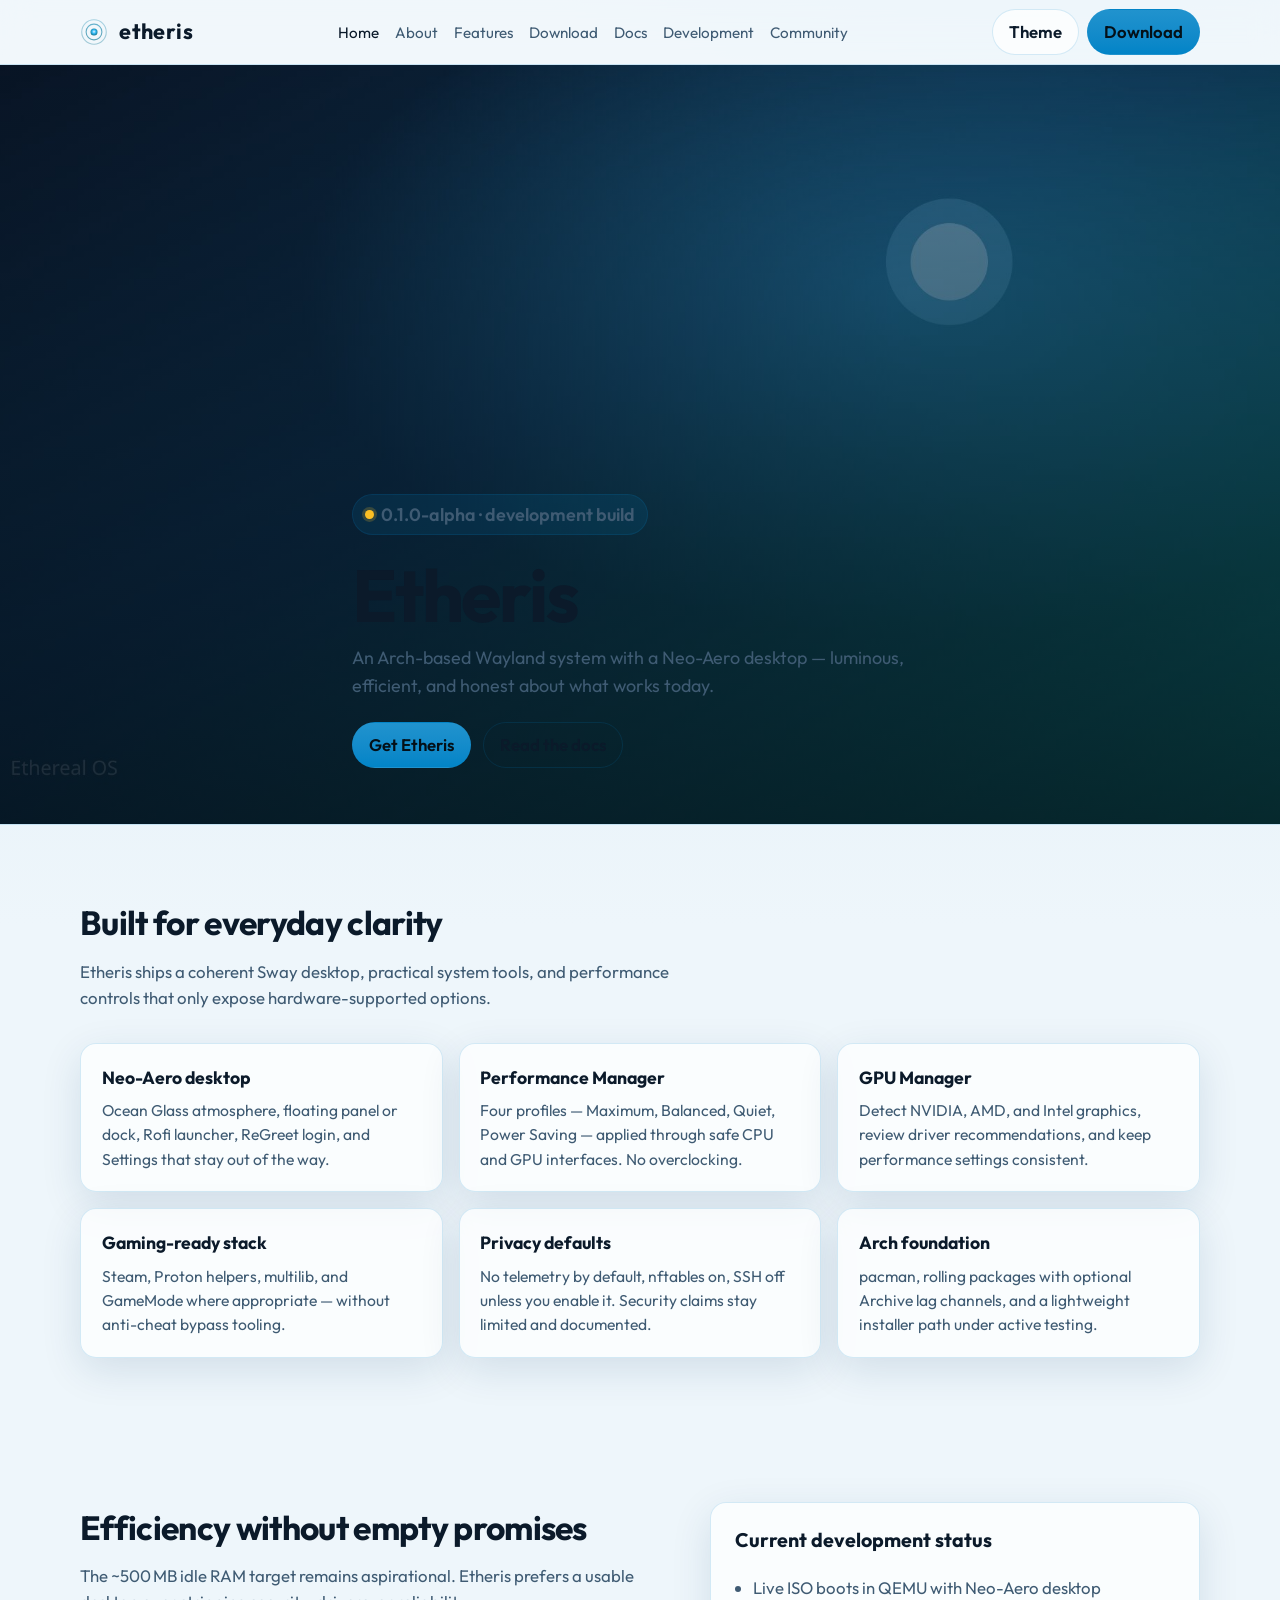
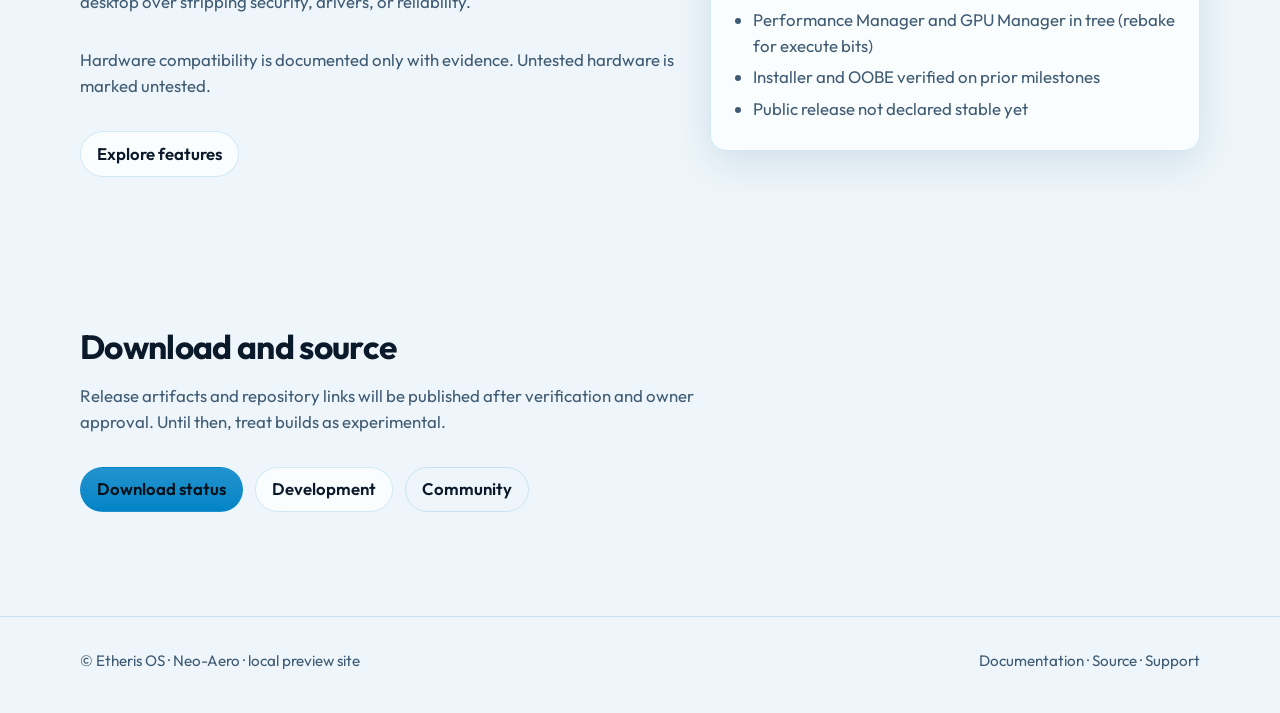
==== index.html @ 5b99d964 "Initial commit of the Etheris OS website." ====
<!DOCTYPE html>
<html lang="en" data-theme="dark">
<head>
  <meta charset="utf-8">
  <meta name="viewport" content="width=device-width, initial-scale=1">
  <title>Etheris OS — Clear glass over ocean light</title>
  <meta name="description" content="Etheris is an Arch-based Wayland Linux distribution with a Neo-Aero desktop, performance management, and a focus on clarity and efficiency.">
  <meta name="theme-color" content="#07111f">
  <link rel="icon" href="assets/logo.svg" type="image/svg+xml">
  <link rel="stylesheet" href="css/site.css">
</head>
<body>
  <a class="skip" href="#main">Skip to content</a>
  <header class="site-header">
    <div class="wrap nav">
      <a class="brand" href="index.html"><img src="assets/logo.svg" alt="">etheris</a>
      <button class="icon-btn menu-toggle" type="button" data-menu-toggle aria-expanded="false" aria-controls="site-nav">Menu</button>
      <ul class="nav-links" id="site-nav" data-nav-links>
        <li><a href="index.html" aria-current="page">Home</a></li>
        <li><a href="pages/about.html">About</a></li>
        <li><a href="pages/features.html">Features</a></li>
        <li><a href="pages/download.html">Download</a></li>
        <li><a href="pages/docs.html">Docs</a></li>
        <li><a href="pages/development.html">Development</a></li>
        <li><a href="pages/community.html">Community</a></li>
      </ul>
      <div class="nav-actions">
        <button class="icon-btn" type="button" data-theme-toggle aria-label="Toggle light and dark theme">Theme</button>
        <a class="btn btn-primary" href="pages/download.html">Download</a>
      </div>
    </div>
  </header>

  <main id="main">
    <section class="hero">
      <div class="hero-media" role="img" aria-label="Etheris Ocean Glass desktop atmosphere"></div>
      <div class="wrap hero-copy reveal">
        <p class="status-pill">0.1.0-alpha · development build</p>
        <h1 class="hero-brand">Etheris</h1>
        <p>An Arch-based Wayland system with a Neo-Aero desktop — luminous, efficient, and honest about what works today.</p>
        <div class="hero-actions">
          <a class="btn btn-primary" href="pages/download.html">Get Etheris</a>
          <a class="btn btn-ghost" href="pages/docs.html">Read the docs</a>
        </div>
      </div>
    </section>

    <section class="section">
      <div class="wrap">
        <h2>Built for everyday clarity</h2>
        <p class="lede">Etheris ships a coherent Sway desktop, practical system tools, and performance controls that only expose hardware-supported options.</p>
        <div class="feature-grid">
          <article class="feature">
            <h3>Neo-Aero desktop</h3>
            <p>Ocean Glass atmosphere, floating panel or dock, Rofi launcher, ReGreet login, and Settings that stay out of the way.</p>
          </article>
          <article class="feature">
            <h3>Performance Manager</h3>
            <p>Four profiles — Maximum, Balanced, Quiet, Power Saving — applied through safe CPU and GPU interfaces. No overclocking.</p>
          </article>
          <article class="feature">
            <h3>GPU Manager</h3>
            <p>Detect NVIDIA, AMD, and Intel graphics, review driver recommendations, and keep performance settings consistent.</p>
          </article>
          <article class="feature">
            <h3>Gaming-ready stack</h3>
            <p>Steam, Proton helpers, multilib, and GameMode where appropriate — without anti-cheat bypass tooling.</p>
          </article>
          <article class="feature">
            <h3>Privacy defaults</h3>
            <p>No telemetry by default, nftables on, SSH off unless you enable it. Security claims stay limited and documented.</p>
          </article>
          <article class="feature">
            <h3>Arch foundation</h3>
            <p>pacman, rolling packages with optional Archive lag channels, and a lightweight installer path under active testing.</p>
          </article>
        </div>
      </div>
    </section>

    <section class="section">
      <div class="wrap split">
        <div>
          <h2>Efficiency without empty promises</h2>
          <p class="lede">The ~500 MB idle RAM target remains aspirational. Etheris prefers a usable desktop over stripping security, drivers, or reliability.</p>
          <p class="lede">Hardware compatibility is documented only with evidence. Untested hardware is marked untested.</p>
          <a class="btn" href="pages/features.html">Explore features</a>
        </div>
        <aside class="panel">
          <h3>Current development status</h3>
          <ul>
            <li>Live ISO boots in QEMU with Neo-Aero desktop</li>
            <li>Performance Manager and GPU Manager in tree (rebake for execute bits)</li>
            <li>Installer and OOBE verified on prior milestones</li>
            <li>Public release not declared stable yet</li>
          </ul>
        </aside>
      </div>
    </section>

    <section class="section">
      <div class="wrap">
        <h2>Download and source</h2>
        <p class="lede">Release artifacts and repository links will be published after verification and owner approval. Until then, treat builds as experimental.</p>
        <div class="hero-actions">
          <a class="btn btn-primary" href="pages/download.html">Download status</a>
          <a class="btn" href="pages/development.html">Development</a>
          <a class="btn btn-ghost" href="pages/community.html">Community</a>
        </div>
      </div>
    </section>
  </main>

  <footer class="site-footer">
    <div class="wrap footer-grid">
      <div>© Etheris OS · Neo-Aero · local preview site</div>
      <div>
        <a href="pages/docs.html">Documentation</a> ·
        <a href="pages/development.html">Source</a> ·
        <a href="pages/community.html">Support</a>
      </div>
    </div>
  </footer>
  <script src="js/site.js" defer></script>
</body>
</html>
---- css/site.css ----
@font-face {
  font-family: Outfit;
  font-style: normal;
  font-weight: 400;
  font-display: swap;
  src: url("../assets/fonts/outfit-latin.woff2") format("woff2");
}
@font-face {
  font-family: Outfit;
  font-style: normal;
  font-weight: 600;
  font-display: swap;
  src: url("../assets/fonts/outfit-latin-600.woff2") format("woff2");
}
@font-face {
  font-family: Outfit;
  font-style: normal;
  font-weight: 700;
  font-display: swap;
  src: url("../assets/fonts/outfit-latin-700.woff2") format("woff2");
}

:root {
  color-scheme: dark light;
  --bg: #07111f;
  --bg-elevated: #0f2136;
  --bg-deep: #040b14;
  --fg: #e8f4fc;
  --fg-muted: #9db6cc;
  --accent: #38bdf8;
  --accent-2: #2dd4bf;
  --line: rgba(56, 189, 248, 0.18);
  --glass: rgba(15, 33, 54, 0.72);
  --shadow: 0 12px 40px rgba(8, 24, 48, 0.36);
  --radius: 16px;
  --font: Outfit, "Avenir Next", "Segoe UI", sans-serif;
  --max: 1120px;
  --ease: cubic-bezier(0.22, 1, 0.36, 1);
}

[data-theme="light"] {
  --bg: #eef6fb;
  --bg-elevated: #ffffff;
  --bg-deep: #d7e8f4;
  --fg: #0b1a2a;
  --fg-muted: #3f5b73;
  --accent: #0284c7;
  --accent-2: #0d9488;
  --line: rgba(2, 132, 199, 0.16);
  --glass: rgba(255, 255, 255, 0.72);
  --shadow: 0 12px 40px rgba(12, 60, 100, 0.12);
}

*,
*::before,
*::after { box-sizing: border-box; }

html { scroll-behavior: smooth; }

body {
  margin: 0;
  font-family: var(--font);
  font-size: 1.05rem;
  line-height: 1.55;
  color: var(--fg);
  background:
    radial-gradient(1200px 600px at 80% -10%, rgba(56, 189, 248, 0.18), transparent 55%),
    radial-gradient(900px 500px at -10% 20%, rgba(45, 212, 191, 0.12), transparent 50%),
    linear-gradient(180deg, var(--bg-deep), var(--bg) 40%, var(--bg));
  min-height: 100vh;
}

img { max-width: 100%; height: auto; display: block; }
a { color: var(--accent); text-decoration-thickness: 1px; text-underline-offset: 0.18em; }
a:hover { color: var(--accent-2); }

.skip {
  position: absolute;
  left: -999px;
  top: 0;
  background: var(--accent);
  color: #041018;
  padding: 0.6rem 1rem;
  z-index: 100;
}
.skip:focus { left: 1rem; top: 1rem; }

.wrap {
  width: min(var(--max), calc(100% - 2.5rem));
  margin-inline: auto;
}

.site-header {
  position: sticky;
  top: 0;
  z-index: 40;
  backdrop-filter: blur(14px);
  background: color-mix(in srgb, var(--glass) 88%, transparent);
  border-bottom: 1px solid var(--line);
}

.nav {
  display: flex;
  align-items: center;
  justify-content: space-between;
  gap: 1rem;
  min-height: 4rem;
}

.brand {
  display: inline-flex;
  align-items: center;
  gap: 0.7rem;
  color: var(--fg);
  text-decoration: none;
  font-weight: 700;
  letter-spacing: 0.02em;
  font-size: 1.35rem;
}
.brand img { width: 28px; height: 28px; }

.nav-links {
  display: flex;
  flex-wrap: wrap;
  gap: 0.35rem 1rem;
  list-style: none;
  margin: 0;
  padding: 0;
}
.nav-links a {
  color: var(--fg-muted);
  text-decoration: none;
  font-weight: 500;
  font-size: 0.95rem;
}
.nav-links a:hover,
.nav-links a[aria-current="page"] { color: var(--fg); }

.nav-actions {
  display: flex;
  align-items: center;
  gap: 0.5rem;
}

.icon-btn,
.btn {
  appearance: none;
  border: 1px solid var(--line);
  background: var(--glass);
  color: var(--fg);
  border-radius: 999px;
  padding: 0.55rem 1rem;
  font: inherit;
  font-weight: 600;
  cursor: pointer;
  text-decoration: none;
  display: inline-flex;
  align-items: center;
  justify-content: center;
  gap: 0.4rem;
  transition: transform 160ms var(--ease), background 160ms var(--ease), border-color 160ms var(--ease);
}
.btn:hover,
.icon-btn:hover { transform: translateY(-1px); border-color: color-mix(in srgb, var(--accent) 50%, var(--line)); }
.btn:focus-visible,
.icon-btn:focus-visible,
.nav-links a:focus-visible,
.brand:focus-visible {
  outline: 3px solid color-mix(in srgb, var(--accent) 70%, white);
  outline-offset: 2px;
}
.btn-primary {
  background: linear-gradient(180deg, color-mix(in srgb, var(--accent) 88%, white), var(--accent));
  color: #041018;
  border-color: transparent;
}
.btn-ghost { background: transparent; }

.menu-toggle { display: none; }

.hero {
  position: relative;
  min-height: min(88vh, 760px);
  display: grid;
  align-items: end;
  overflow: hidden;
  border-bottom: 1px solid var(--line);
}
.hero-media {
  position: absolute;
  inset: 0;
  background:
    linear-gradient(180deg, rgba(4, 11, 20, 0.25), rgba(4, 11, 20, 0.78)),
    url("../assets/images/hero-ocean-glass.jpg") center / cover no-repeat;
}
.hero-copy {
  position: relative;
  z-index: 1;
  padding: 5rem 0 3.5rem;
  max-width: 36rem;
}
.hero-brand {
  font-size: clamp(2.8rem, 7vw, 4.6rem);
  line-height: 1.02;
  margin: 0 0 0.75rem;
  font-weight: 700;
  letter-spacing: -0.03em;
}
.hero-copy p {
  margin: 0 0 1.4rem;
  color: var(--fg-muted);
  font-size: 1.12rem;
}
.hero-actions { display: flex; flex-wrap: wrap; gap: 0.75rem; }

.section {
  padding: 4.5rem 0;
}
.section h2 {
  margin: 0 0 0.6rem;
  font-size: clamp(1.6rem, 3vw, 2.1rem);
  letter-spacing: -0.02em;
}
.section .lede {
  margin: 0 0 2rem;
  color: var(--fg-muted);
  max-width: 40rem;
}

.feature-grid {
  display: grid;
  grid-template-columns: repeat(3, minmax(0, 1fr));
  gap: 1rem;
}
.feature {
  padding: 1.25rem 1.3rem;
  border-radius: var(--radius);
  background: var(--glass);
  border: 1px solid var(--line);
  box-shadow: var(--shadow);
}
.feature h3 {
  margin: 0 0 0.45rem;
  font-size: 1.1rem;
}
.feature p {
  margin: 0;
  color: var(--fg-muted);
  font-size: 0.98rem;
}

.status-pill {
  display: inline-flex;
  align-items: center;
  gap: 0.45rem;
  padding: 0.35rem 0.75rem;
  border-radius: 999px;
  border: 1px solid var(--line);
  background: color-mix(in srgb, var(--accent) 12%, transparent);
  color: var(--fg-muted);
  font-size: 0.85rem;
  font-weight: 600;
  margin-bottom: 1rem;
}
.status-pill::before {
  content: "";
  width: 0.55rem;
  height: 0.55rem;
  border-radius: 50%;
  background: #fbbf24;
  box-shadow: 0 0 0 3px rgba(251, 191, 36, 0.2);
}

.split {
  display: grid;
  grid-template-columns: 1.1fr 0.9fr;
  gap: 2rem;
  align-items: start;
}
.panel {
  border: 1px solid var(--line);
  border-radius: var(--radius);
  background: var(--glass);
  padding: 1.4rem 1.5rem;
  box-shadow: var(--shadow);
}
.panel h3 { margin-top: 0; }
.panel ul { margin: 0; padding-left: 1.1rem; color: var(--fg-muted); }
.panel li { margin: 0.35rem 0; }

.page-hero {
  padding: 3.5rem 0 1.5rem;
}
.page-hero h1 {
  margin: 0 0 0.6rem;
  font-size: clamp(2rem, 4vw, 2.8rem);
  letter-spacing: -0.03em;
}
.page-hero p {
  margin: 0;
  color: var(--fg-muted);
  max-width: 40rem;
}

.prose {
  max-width: 46rem;
}
.prose h2 { margin-top: 2.2rem; }
.prose p, .prose li { color: var(--fg-muted); }
.prose strong { color: var(--fg); }

.callout {
  border-left: 3px solid var(--accent);
  padding: 0.85rem 1rem;
  background: color-mix(in srgb, var(--accent) 10%, transparent);
  border-radius: 0 var(--radius) var(--radius) 0;
  color: var(--fg-muted);
}

.site-footer {
  border-top: 1px solid var(--line);
  padding: 2rem 0 2.5rem;
  margin-top: 2rem;
  color: var(--fg-muted);
  font-size: 0.95rem;
}
.footer-grid {
  display: flex;
  flex-wrap: wrap;
  gap: 1rem 2rem;
  justify-content: space-between;
}
.footer-grid a { color: var(--fg-muted); text-decoration: none; }
.footer-grid a:hover { color: var(--fg); }

@media (max-width: 900px) {
  .feature-grid,
  .split { grid-template-columns: 1fr; }
  .menu-toggle { display: inline-flex; }
  .nav-links {
    display: none;
    position: absolute;
    left: 1.25rem;
    right: 1.25rem;
    top: 4.2rem;
    flex-direction: column;
    padding: 1rem;
    border-radius: var(--radius);
    background: var(--bg-elevated);
    border: 1px solid var(--line);
    box-shadow: var(--shadow);
  }
  .nav-links.open { display: flex; }
}

@media (prefers-reduced-motion: reduce) {
  html { scroll-behavior: auto; }
  .btn, .icon-btn { transition: none; }
}

.reveal {
  animation: rise 700ms var(--ease) both;
}
@keyframes rise {
  from { opacity: 0; transform: translateY(12px); }
  to { opacity: 1; transform: translateY(0); }
}
@media (prefers-reduced-motion: reduce) {
  .reveal { animation: none; }
}
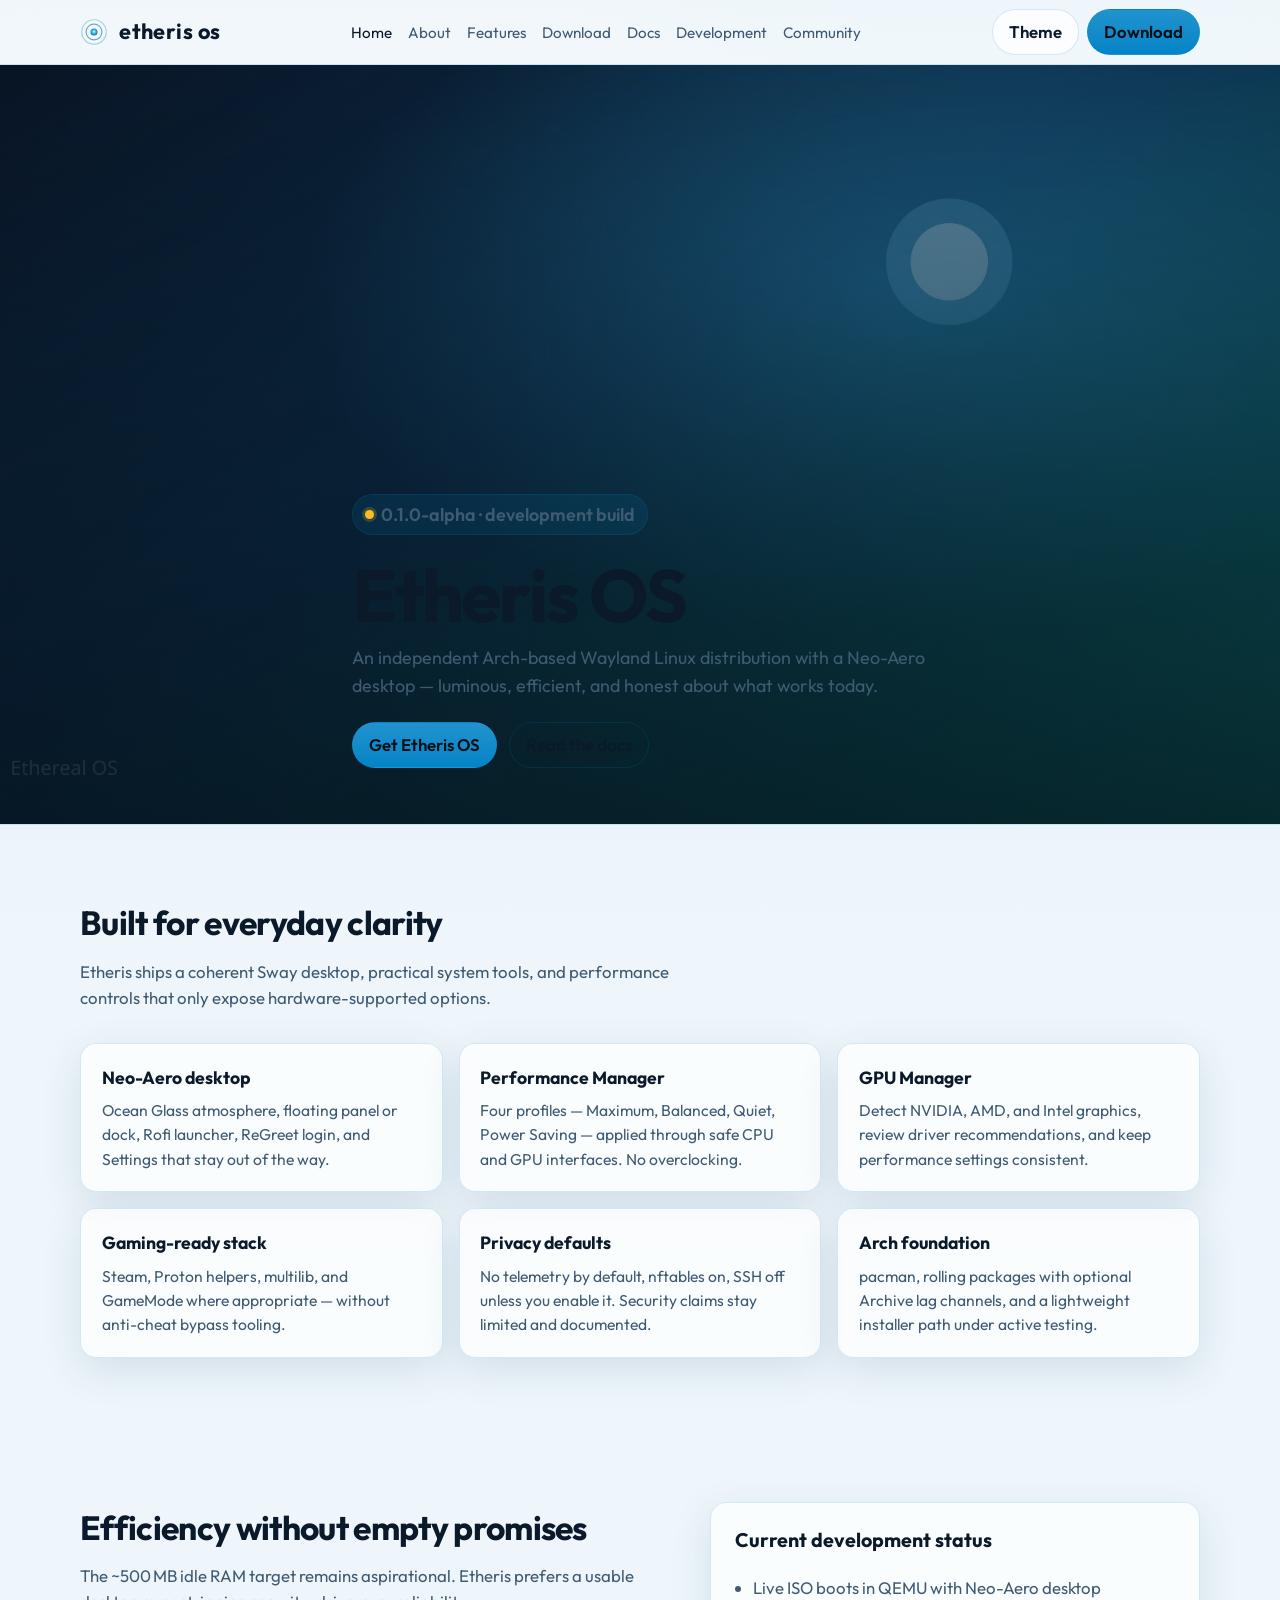
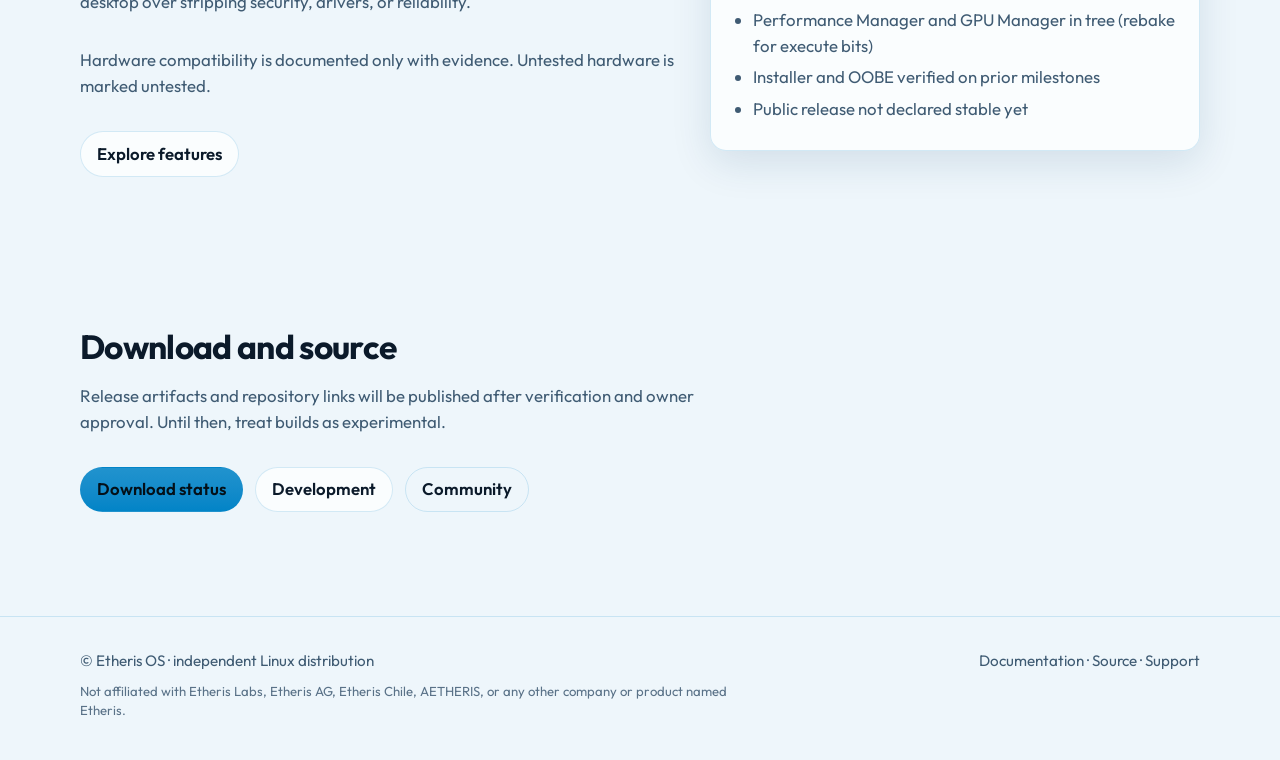
==== commit b4c87e12: "Brand Etheris OS as an independent Linux project. Clarify naming and add a non-affiliation notice so" ====
--- a/index.html
+++ b/index.html
@@ -4,7 +4,7 @@
   <meta charset="utf-8">
   <meta name="viewport" content="width=device-width, initial-scale=1">
   <title>Etheris OS — Clear glass over ocean light</title>
-  <meta name="description" content="Etheris is an Arch-based Wayland Linux distribution with a Neo-Aero desktop, performance management, and a focus on clarity and efficiency.">
+  <meta name="description" content="Etheris OS is an independent Arch-based Wayland Linux distribution with a Neo-Aero desktop, performance management, and a focus on clarity and efficiency. Not affiliated with other Etheris brands.">
   <meta name="theme-color" content="#07111f">
   <link rel="icon" href="assets/logo.svg" type="image/svg+xml">
   <link rel="stylesheet" href="css/site.css">
@@ -13,7 +13,7 @@
   <a class="skip" href="#main">Skip to content</a>
   <header class="site-header">
     <div class="wrap nav">
-      <a class="brand" href="index.html"><img src="assets/logo.svg" alt="">etheris</a>
+      <a class="brand" href="index.html"><img src="assets/logo.svg" alt="">etheris os</a>
       <button class="icon-btn menu-toggle" type="button" data-menu-toggle aria-expanded="false" aria-controls="site-nav">Menu</button>
       <ul class="nav-links" id="site-nav" data-nav-links>
         <li><a href="index.html" aria-current="page">Home</a></li>
@@ -36,10 +36,10 @@
       <div class="hero-media" role="img" aria-label="Etheris Ocean Glass desktop atmosphere"></div>
       <div class="wrap hero-copy reveal">
         <p class="status-pill">0.1.0-alpha · development build</p>
-        <h1 class="hero-brand">Etheris</h1>
-        <p>An Arch-based Wayland system with a Neo-Aero desktop — luminous, efficient, and honest about what works today.</p>
+        <h1 class="hero-brand">Etheris OS</h1>
+        <p>An independent Arch-based Wayland Linux distribution with a Neo-Aero desktop — luminous, efficient, and honest about what works today.</p>
         <div class="hero-actions">
-          <a class="btn btn-primary" href="pages/download.html">Get Etheris</a>
+          <a class="btn btn-primary" href="pages/download.html">Get Etheris OS</a>
           <a class="btn btn-ghost" href="pages/docs.html">Read the docs</a>
         </div>
       </div>
@@ -113,7 +113,10 @@
 
   <footer class="site-footer">
     <div class="wrap footer-grid">
-      <div>© Etheris OS · Neo-Aero · local preview site</div>
+      <div>
+        <div>© Etheris OS · independent Linux distribution</div>
+        <p class="footer-note">Not affiliated with Etheris Labs, Etheris AG, Etheris Chile, AETHERIS, or any other company or product named Etheris.</p>
+      </div>
       <div>
         <a href="pages/docs.html">Documentation</a> ·
         <a href="pages/development.html">Source</a> ·
--- a/css/site.css
+++ b/css/site.css
@@ -332,6 +332,13 @@
 }
 .footer-grid a { color: var(--fg-muted); text-decoration: none; }
 .footer-grid a:hover { color: var(--fg); }
+.footer-note {
+  margin: 0.55rem 0 0;
+  max-width: 42rem;
+  font-size: 0.82rem;
+  line-height: 1.45;
+  color: color-mix(in srgb, var(--fg-muted) 85%, transparent);
+}
 
 @media (max-width: 900px) {
   .feature-grid,
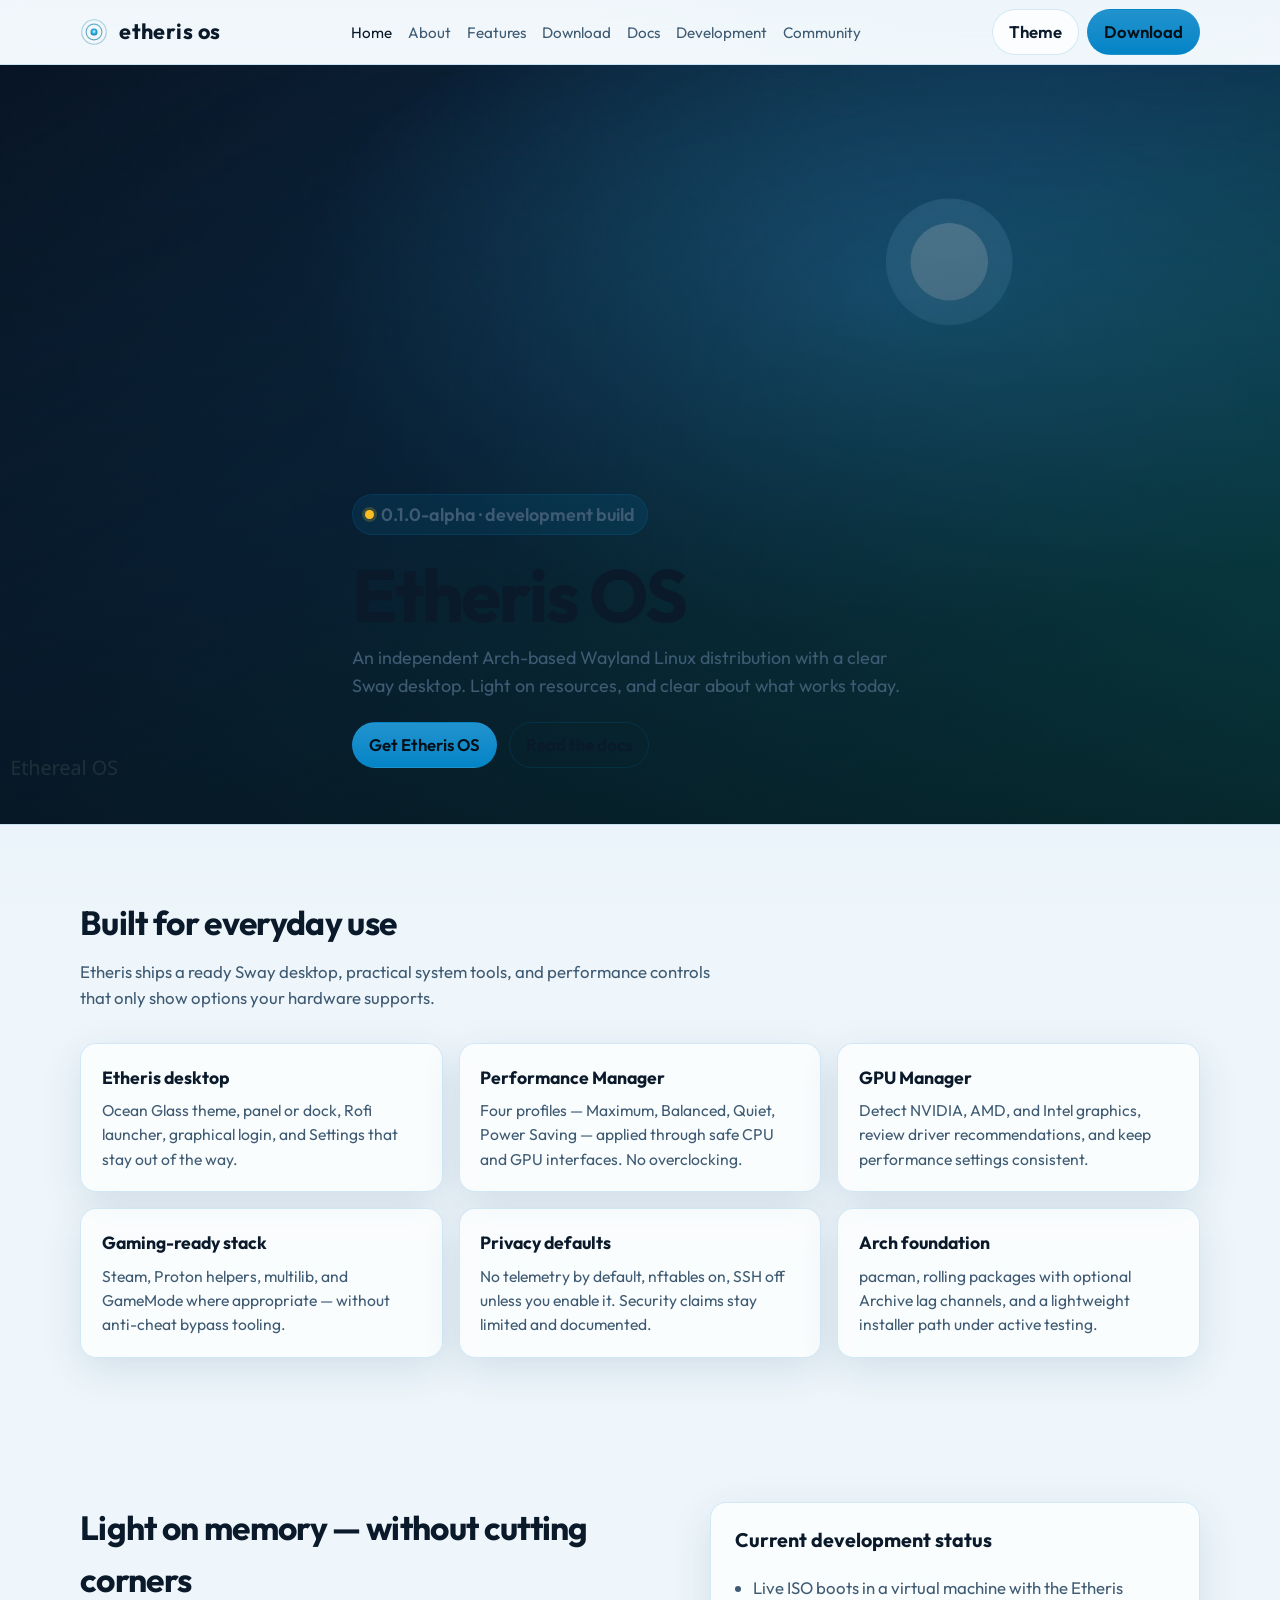
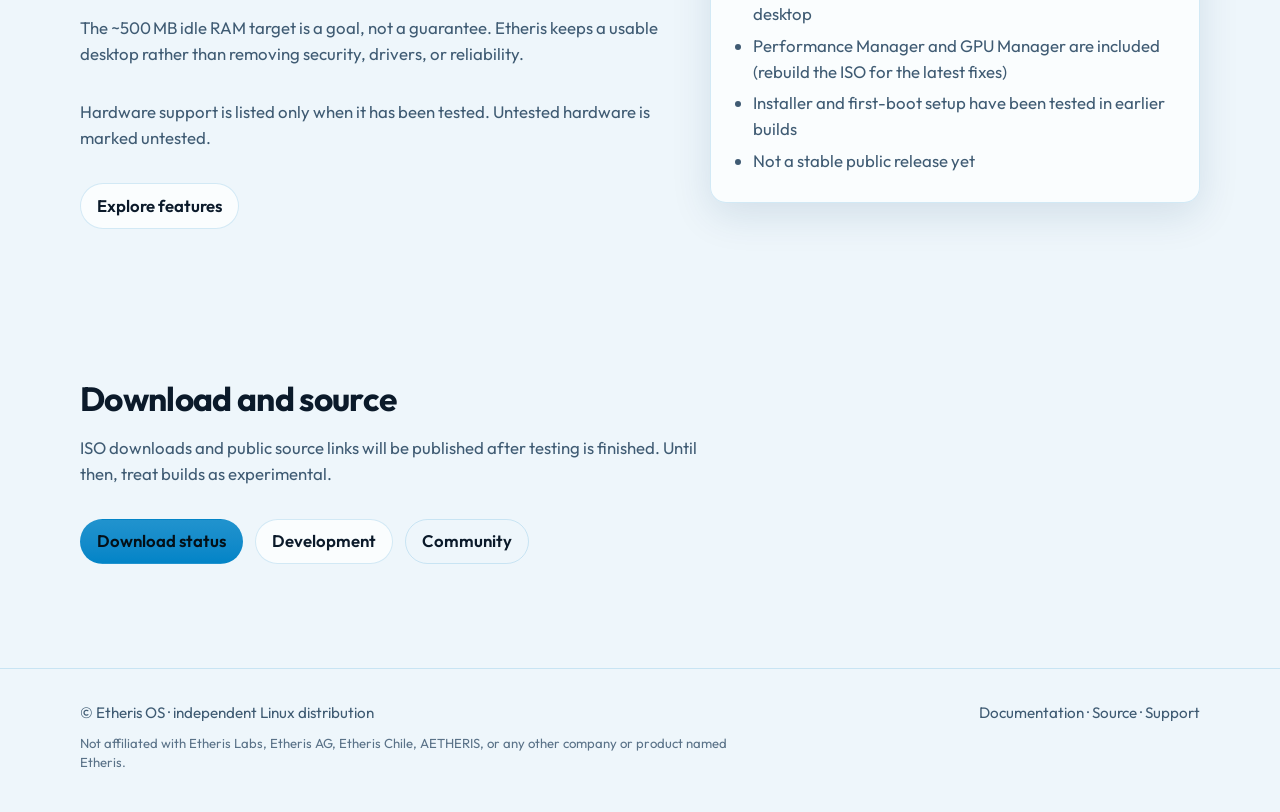
==== commit 87a0fc10: "Document Nov 15 progress and link public GitHub repos. Refresh download page for etheris-2026.11.15 " ====
--- a/index.html
+++ b/index.html
@@ -3,8 +3,8 @@
 <head>
   <meta charset="utf-8">
   <meta name="viewport" content="width=device-width, initial-scale=1">
-  <title>Etheris OS — Clear glass over ocean light</title>
-  <meta name="description" content="Etheris OS is an independent Arch-based Wayland Linux distribution with a Neo-Aero desktop, performance management, and a focus on clarity and efficiency. Not affiliated with other Etheris brands.">
+  <title>Etheris OS — Lightweight Arch Linux desktop</title>
+  <meta name="description" content="Etheris OS is an independent Arch-based Wayland Linux distribution with a clear Sway desktop, performance tools, and honest status about what works today. Not affiliated with other Etheris brands.">
   <meta name="theme-color" content="#07111f">
   <link rel="icon" href="assets/logo.svg" type="image/svg+xml">
   <link rel="stylesheet" href="css/site.css">
@@ -33,11 +33,11 @@
 
   <main id="main">
     <section class="hero">
-      <div class="hero-media" role="img" aria-label="Etheris Ocean Glass desktop atmosphere"></div>
+      <div class="hero-media" role="img" aria-label="Etheris desktop with Ocean Glass theme"></div>
       <div class="wrap hero-copy reveal">
         <p class="status-pill">0.1.0-alpha · development build</p>
         <h1 class="hero-brand">Etheris OS</h1>
-        <p>An independent Arch-based Wayland Linux distribution with a Neo-Aero desktop — luminous, efficient, and honest about what works today.</p>
+        <p>An independent Arch-based Wayland Linux distribution with a clear Sway desktop. Light on resources, and clear about what works today.</p>
         <div class="hero-actions">
           <a class="btn btn-primary" href="pages/download.html">Get Etheris OS</a>
           <a class="btn btn-ghost" href="pages/docs.html">Read the docs</a>
@@ -47,12 +47,12 @@
 
     <section class="section">
       <div class="wrap">
-        <h2>Built for everyday clarity</h2>
-        <p class="lede">Etheris ships a coherent Sway desktop, practical system tools, and performance controls that only expose hardware-supported options.</p>
+        <h2>Built for everyday use</h2>
+        <p class="lede">Etheris ships a ready Sway desktop, practical system tools, and performance controls that only show options your hardware supports.</p>
         <div class="feature-grid">
           <article class="feature">
-            <h3>Neo-Aero desktop</h3>
-            <p>Ocean Glass atmosphere, floating panel or dock, Rofi launcher, ReGreet login, and Settings that stay out of the way.</p>
+            <h3>Etheris desktop</h3>
+            <p>Ocean Glass theme, panel or dock, Rofi launcher, graphical login, and Settings that stay out of the way.</p>
           </article>
           <article class="feature">
             <h3>Performance Manager</h3>
@@ -81,18 +81,18 @@
     <section class="section">
       <div class="wrap split">
         <div>
-          <h2>Efficiency without empty promises</h2>
-          <p class="lede">The ~500 MB idle RAM target remains aspirational. Etheris prefers a usable desktop over stripping security, drivers, or reliability.</p>
-          <p class="lede">Hardware compatibility is documented only with evidence. Untested hardware is marked untested.</p>
+          <h2>Light on memory — without cutting corners</h2>
+          <p class="lede">The ~500 MB idle RAM target is a goal, not a guarantee. Etheris keeps a usable desktop rather than removing security, drivers, or reliability.</p>
+          <p class="lede">Hardware support is listed only when it has been tested. Untested hardware is marked untested.</p>
           <a class="btn" href="pages/features.html">Explore features</a>
         </div>
         <aside class="panel">
           <h3>Current development status</h3>
           <ul>
-            <li>Live ISO boots in QEMU with Neo-Aero desktop</li>
-            <li>Performance Manager and GPU Manager in tree (rebake for execute bits)</li>
-            <li>Installer and OOBE verified on prior milestones</li>
-            <li>Public release not declared stable yet</li>
+            <li>Live ISO boots in a virtual machine with the Etheris desktop</li>
+            <li>Performance Manager and GPU Manager are included (rebuild the ISO for the latest fixes)</li>
+            <li>Installer and first-boot setup have been tested in earlier builds</li>
+            <li>Not a stable public release yet</li>
           </ul>
         </aside>
       </div>
@@ -101,7 +101,7 @@
     <section class="section">
       <div class="wrap">
         <h2>Download and source</h2>
-        <p class="lede">Release artifacts and repository links will be published after verification and owner approval. Until then, treat builds as experimental.</p>
+        <p class="lede">ISO downloads and public source links will be published after testing is finished. Until then, treat builds as experimental.</p>
         <div class="hero-actions">
           <a class="btn btn-primary" href="pages/download.html">Download status</a>
           <a class="btn" href="pages/development.html">Development</a>
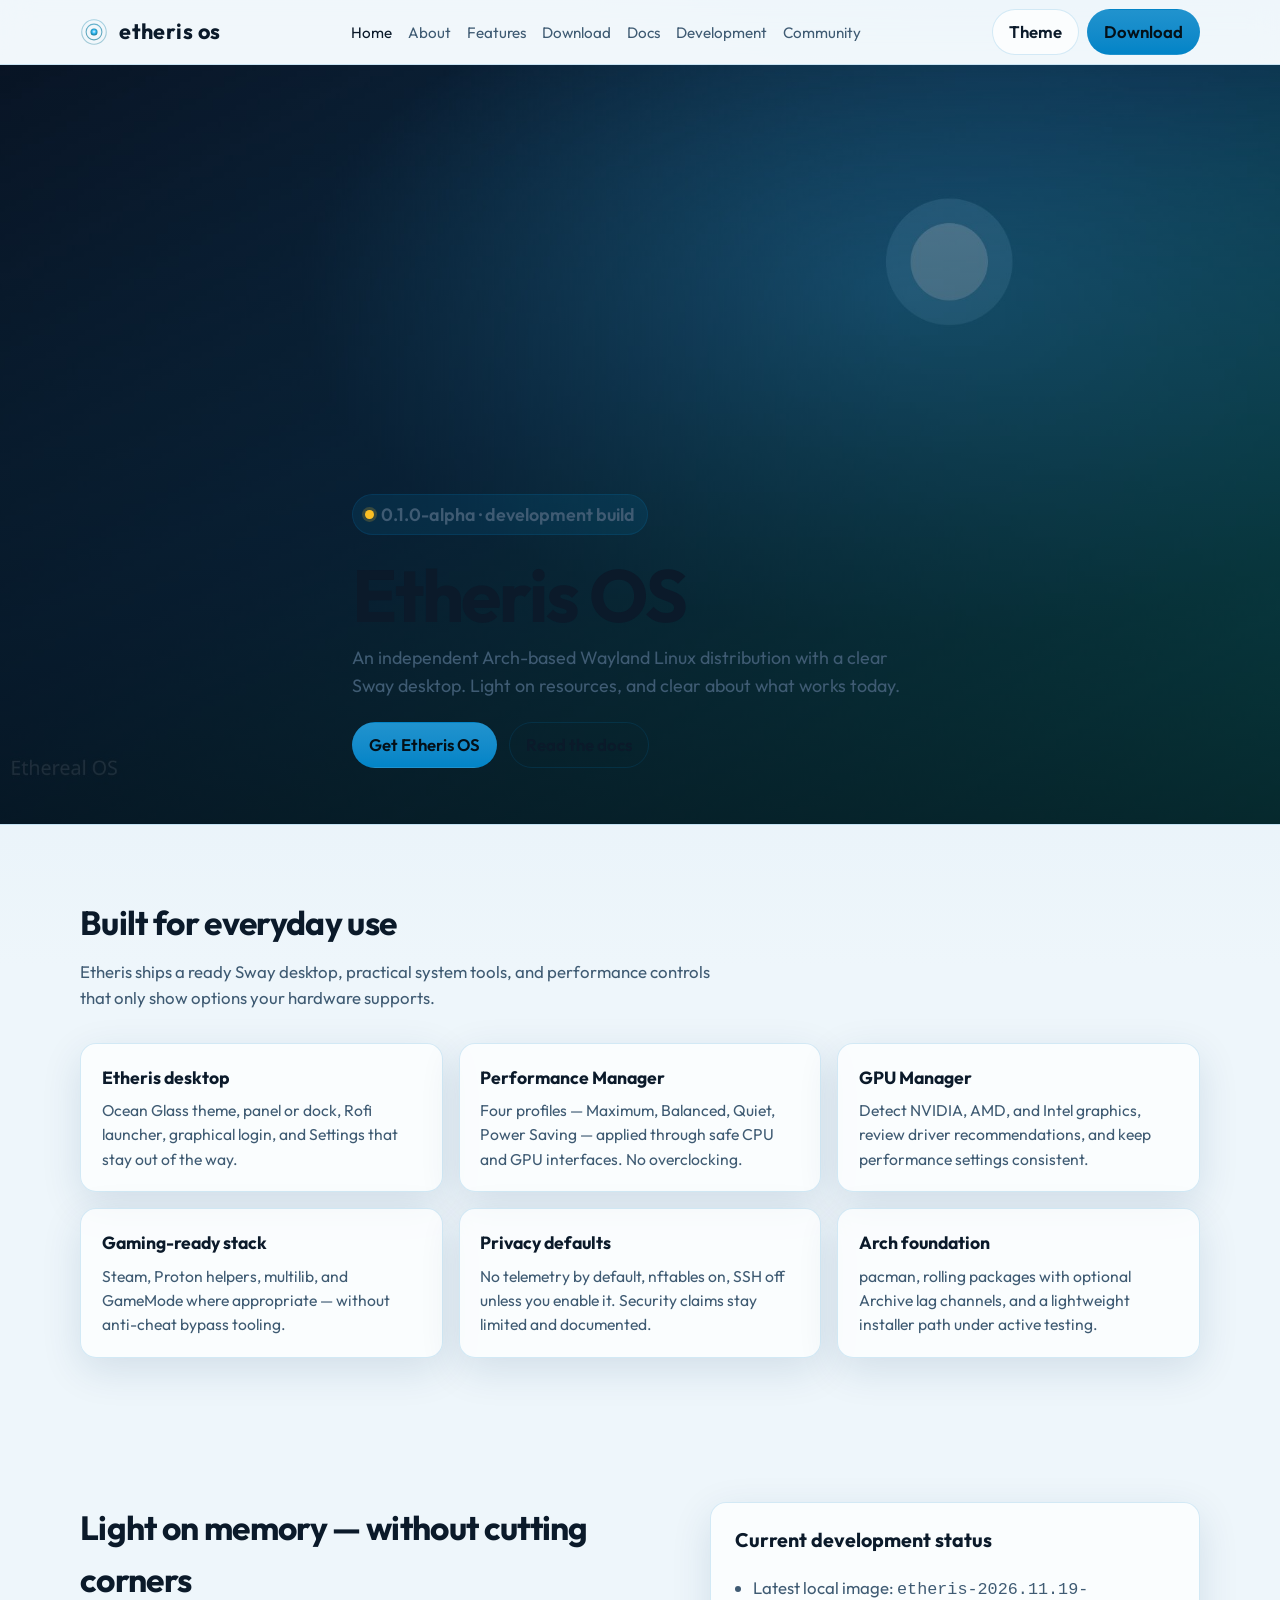
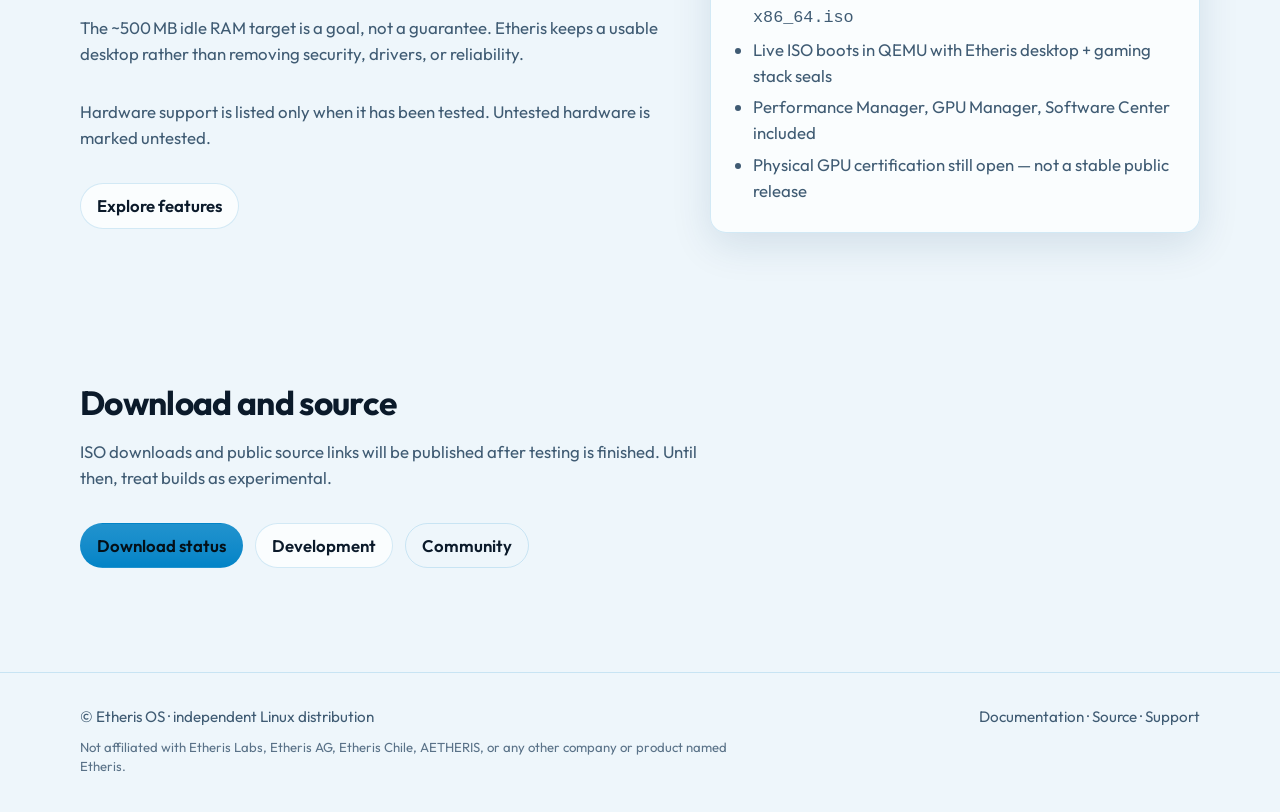
==== commit 45b4d274: "Document Nov 19 ISO checksum and game-ready development status. Point Download / Development / READM" ====
--- a/index.html
+++ b/index.html
@@ -89,10 +89,10 @@
         <aside class="panel">
           <h3>Current development status</h3>
           <ul>
-            <li>Live ISO boots in a virtual machine with the Etheris desktop</li>
-            <li>Performance Manager and GPU Manager are included (rebuild the ISO for the latest fixes)</li>
-            <li>Installer and first-boot setup have been tested in earlier builds</li>
-            <li>Not a stable public release yet</li>
+            <li>Latest local image: <code>etheris-2026.11.19-x86_64.iso</code></li>
+            <li>Live ISO boots in QEMU with Etheris desktop + gaming stack seals</li>
+            <li>Performance Manager, GPU Manager, Software Center included</li>
+            <li>Physical GPU certification still open — not a stable public release</li>
           </ul>
         </aside>
       </div>
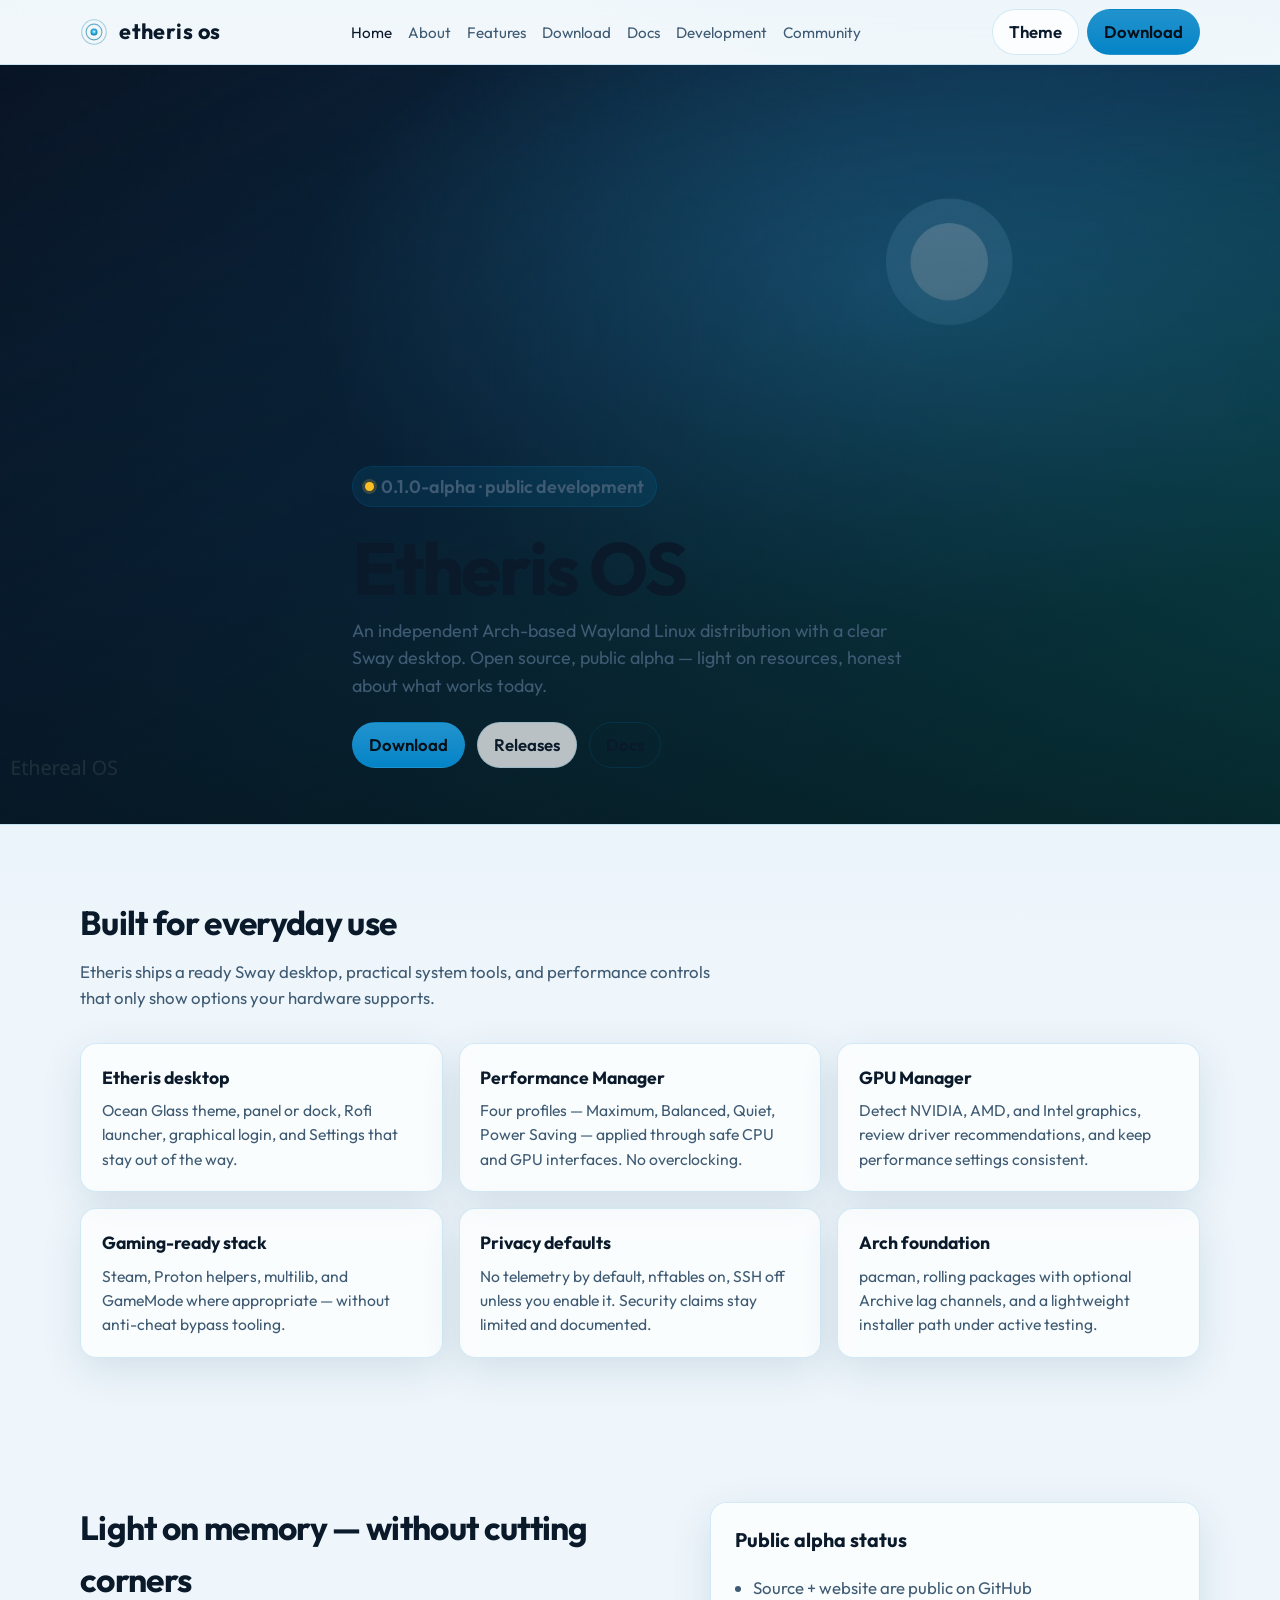
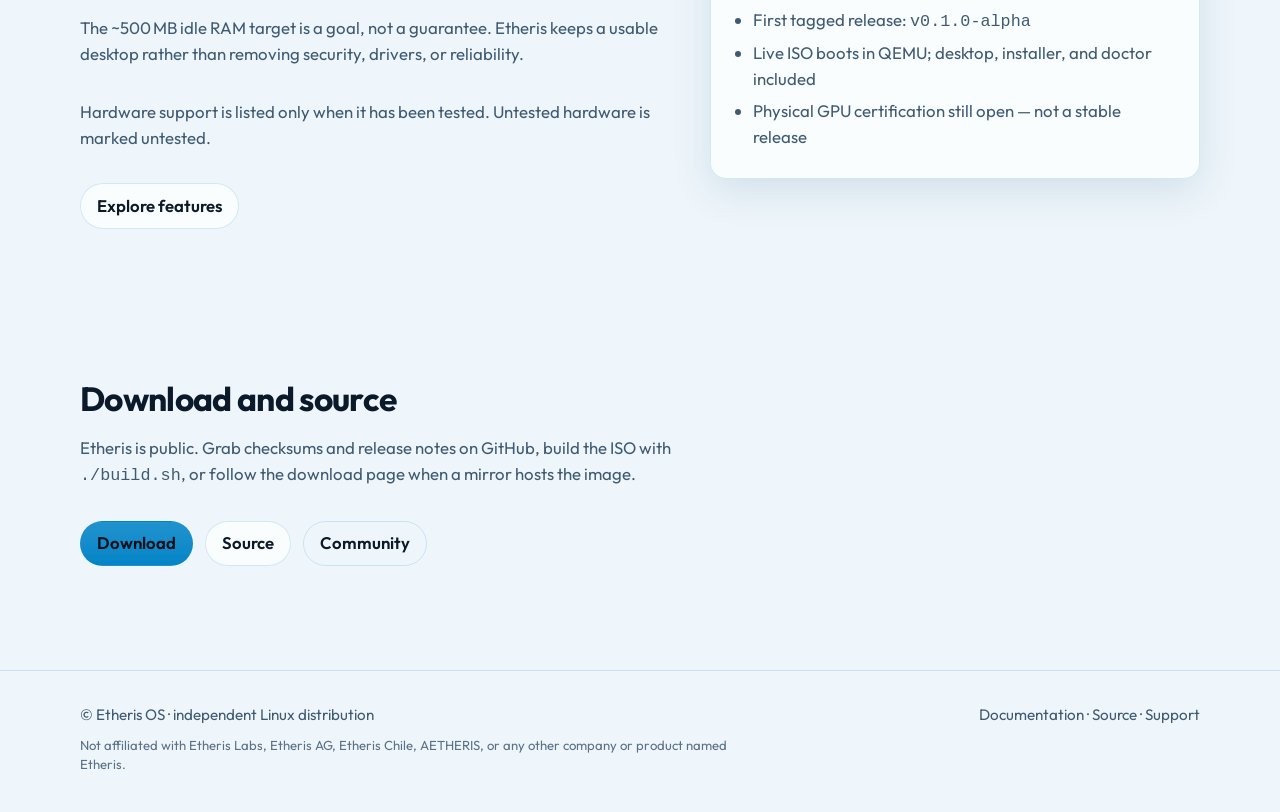
==== commit fde0b49a: "Publish public-alpha download and community pages. Point the site at GitHub Releases and Issues so n" ====
--- a/index.html
+++ b/index.html
@@ -35,12 +35,13 @@
     <section class="hero">
       <div class="hero-media" role="img" aria-label="Etheris desktop with Ocean Glass theme"></div>
       <div class="wrap hero-copy reveal">
-        <p class="status-pill">0.1.0-alpha · development build</p>
+        <p class="status-pill">0.1.0-alpha · public development</p>
         <h1 class="hero-brand">Etheris OS</h1>
-        <p>An independent Arch-based Wayland Linux distribution with a clear Sway desktop. Light on resources, and clear about what works today.</p>
+        <p>An independent Arch-based Wayland Linux distribution with a clear Sway desktop. Open source, public alpha — light on resources, honest about what works today.</p>
         <div class="hero-actions">
-          <a class="btn btn-primary" href="pages/download.html">Get Etheris OS</a>
-          <a class="btn btn-ghost" href="pages/docs.html">Read the docs</a>
+          <a class="btn btn-primary" href="pages/download.html">Download</a>
+          <a class="btn" href="https://github.com/saarniuimonen-beep/etheris-os/releases">Releases</a>
+          <a class="btn btn-ghost" href="pages/docs.html">Docs</a>
         </div>
       </div>
     </section>
@@ -87,12 +88,12 @@
           <a class="btn" href="pages/features.html">Explore features</a>
         </div>
         <aside class="panel">
-          <h3>Current development status</h3>
+          <h3>Public alpha status</h3>
           <ul>
-            <li>Latest local image: <code>etheris-2026.11.19-x86_64.iso</code></li>
-            <li>Live ISO boots in QEMU with Etheris desktop + gaming stack seals</li>
-            <li>Performance Manager, GPU Manager, Software Center included</li>
-            <li>Physical GPU certification still open — not a stable public release</li>
+            <li>Source + website are public on GitHub</li>
+            <li>First tagged release: <code>v0.1.0-alpha</code></li>
+            <li>Live ISO boots in QEMU; desktop, installer, and doctor included</li>
+            <li>Physical GPU certification still open — not a stable release</li>
           </ul>
         </aside>
       </div>
@@ -101,10 +102,10 @@
     <section class="section">
       <div class="wrap">
         <h2>Download and source</h2>
-        <p class="lede">ISO downloads and public source links will be published after testing is finished. Until then, treat builds as experimental.</p>
+        <p class="lede">Etheris is public. Grab checksums and release notes on GitHub, build the ISO with <code>./build.sh</code>, or follow the download page when a mirror hosts the image.</p>
         <div class="hero-actions">
-          <a class="btn btn-primary" href="pages/download.html">Download status</a>
-          <a class="btn" href="pages/development.html">Development</a>
+          <a class="btn btn-primary" href="pages/download.html">Download</a>
+          <a class="btn" href="https://github.com/saarniuimonen-beep/etheris-os">Source</a>
           <a class="btn btn-ghost" href="pages/community.html">Community</a>
         </div>
       </div>
